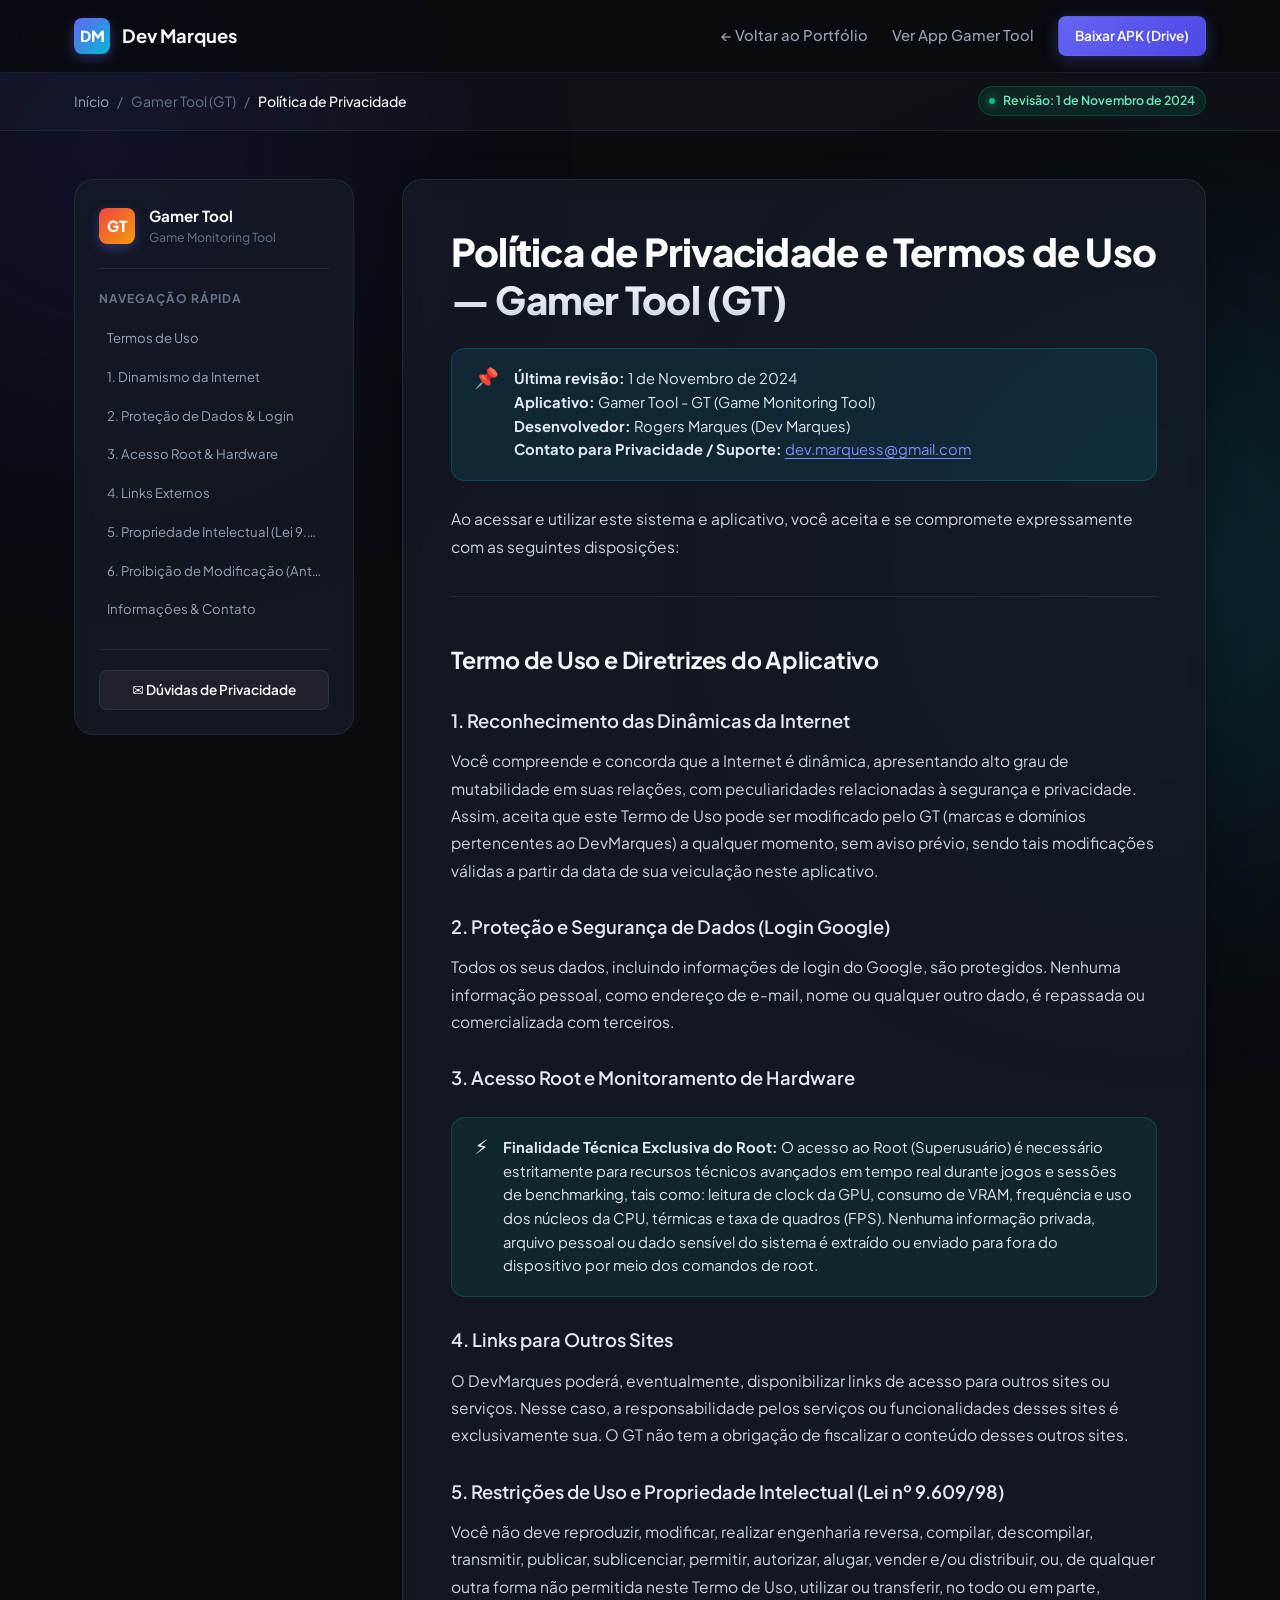
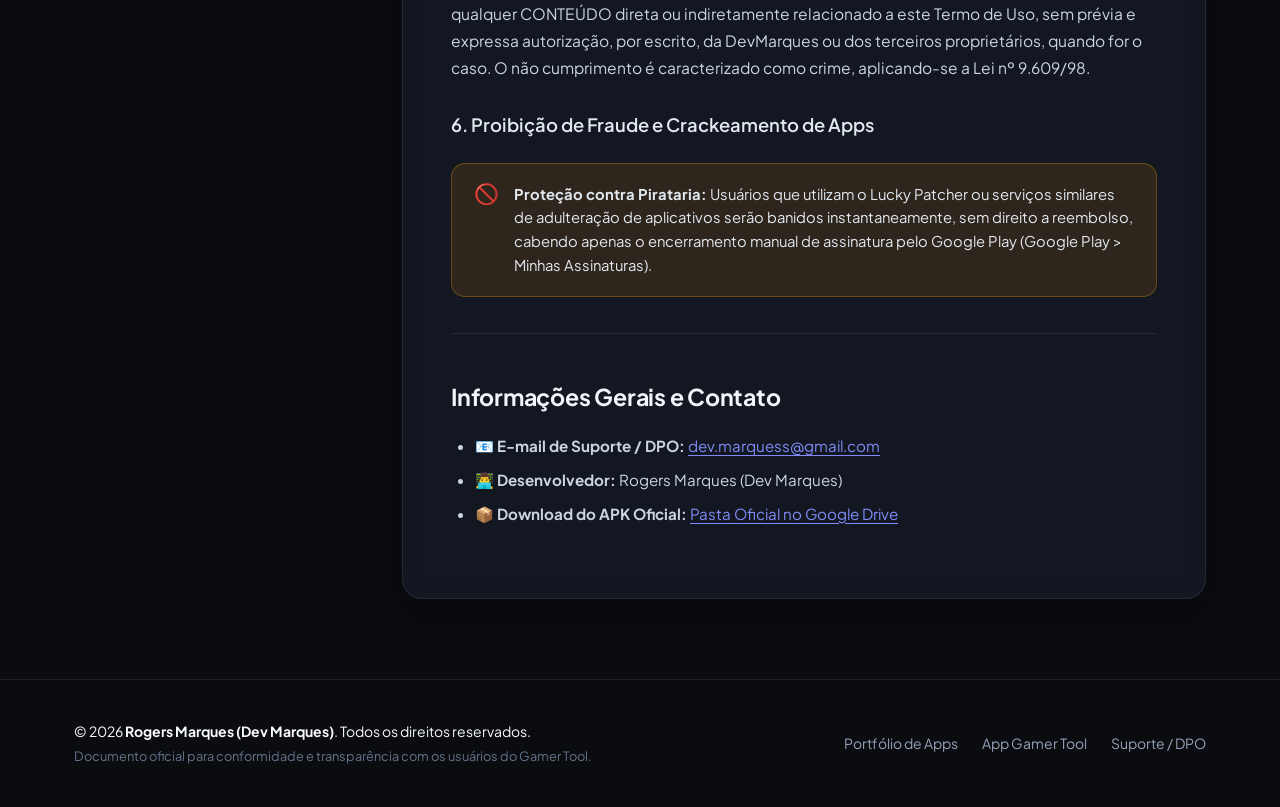
==== gmt_policy/index.html @ 80ad6988 "feat: adicionar Gamer Tool (GT) com página de showcase, galeria de fotos da pasta gmt e política de " ====
<!DOCTYPE html>
<html lang="pt-BR">
<head>
  <meta charset="UTF-8">
  <meta name="viewport" content="width=device-width, initial-scale=1.0">
  <title>Termos de Uso e Política de Privacidade — Gamer Tool (GT)</title>
  <meta name="description" content="Termos de Uso e Política de Privacidade oficial do aplicativo Gamer Tool - Game Monitoring Tool (GT) por Dev Marques.">
  <link rel="preconnect" href="https://fonts.googleapis.com">
  <link rel="preconnect" href="https://fonts.gstatic.com" crossorigin>
  <link href="https://fonts.googleapis.com/css2?family=Plus+Jakarta+Sans:wght@400;500;600;700;800&family=JetBrains+Mono:wght@400;500&display=swap" rel="stylesheet">
  <link rel="stylesheet" href="../assets/css/style.css">
  <link rel="stylesheet" href="../assets/css/policy.css">
</head>
<body>
  <div class="glow-orb orb-1" aria-hidden="true"></div>
  <div class="glow-orb orb-2" aria-hidden="true"></div>

  <!-- Header -->
  <header class="header">
    <div class="container header-container">
      <a href="../index.html" class="logo">
        <span class="logo-badge">DM</span>
        <span class="logo-text">Dev Marques</span>
      </a>
      <nav class="nav">
        <a href="../index.html" class="nav-link">← Voltar ao Portfólio</a>
        <a href="../gmt_app.html" class="nav-link">Ver App Gamer Tool</a>
        <a href="https://drive.google.com/drive/folders/1izFjGVMGBfOn87sw9E8xflJwtyek241Y" target="_blank" rel="noopener noreferrer" class="btn btn-sm btn-primary">
          Baixar APK (Drive)
        </a>
      </nav>
    </div>
  </header>

  <!-- Top Bar -->
  <div class="policy-topbar">
    <div class="container policy-topbar-inner">
      <div class="breadcrumbs">
        <a href="../index.html">Início</a>
        <span>/</span>
        <span>Gamer Tool (GT)</span>
        <span>/</span>
        <span class="active">Política de Privacidade</span>
      </div>
      <div class="status-pill">
        <span class="status-dot"></span> Revisão: 1 de Novembro de 2024
      </div>
    </div>
  </div>

  <!-- Main Content -->
  <main class="policy-wrapper">
    <div class="container policy-layout">
      
      <!-- Sidebar -->
      <aside class="policy-sidebar">
        <div class="sidebar-card">
          <div class="sidebar-app-badge">
            <div class="logo-badge" style="background: linear-gradient(135deg, #ef4444, #f59e0b);">GT</div>
            <div>
              <div class="sidebar-app-title">Gamer Tool</div>
              <div class="sidebar-app-sub">Game Monitoring Tool</div>
            </div>
          </div>
          
          <h4 class="toc-title">Navegação Rápida</h4>
          <nav class="toc-nav">
            <a href="#termos-uso">Termos de Uso</a>
            <a href="#clausula-1">1. Dinamismo da Internet</a>
            <a href="#clausula-2">2. Proteção de Dados & Login</a>
            <a href="#clausula-3">3. Acesso Root & Hardware</a>
            <a href="#clausula-4">4. Links Externos</a>
            <a href="#clausula-5">5. Propriedade Intelectual (Lei 9.609)</a>
            <a href="#clausula-6">6. Proibição de Modificação (Anti-Crack)</a>
            <a href="#contato">Informações & Contato</a>
          </nav>

          <div class="sidebar-cta">
            <a href="mailto:dev.marquess@gmail.com" class="btn btn-secondary btn-sm btn-block">
              ✉️ Dúvidas de Privacidade
            </a>
          </div>
        </div>
      </aside>

      <!-- Document Body -->
      <article class="doc-content">
        <h1 class="doc-title">Política de Privacidade e Termos de Uso — Gamer Tool (GT)</h1>

        <div class="alert-box alert-note">
          <div class="alert-icon">📌</div>
          <div class="alert-body">
            <strong>Última revisão:</strong> 1 de Novembro de 2024<br>
            <strong>Aplicativo:</strong> Gamer Tool - GT (Game Monitoring Tool)<br>
            <strong>Desenvolvedor:</strong> Rogers Marques (Dev Marques)<br>
            <strong>Contato para Privacidade / Suporte:</strong> <a href="mailto:dev.marquess@gmail.com">dev.marquess@gmail.com</a>
          </div>
        </div>

        <p class="doc-p">Ao acessar e utilizar este sistema e aplicativo, você aceita e se compromete expressamente com as seguintes disposições:</p>

        <hr class="doc-divider">

        <h2 id="termos-uso" class="doc-h2">Termo de Uso e Diretrizes do Aplicativo</h2>

        <h3 id="clausula-1" class="doc-h3">1. Reconhecimento das Dinâmicas da Internet</h3>
        <p class="doc-p">
          Você compreende e concorda que a Internet é dinâmica, apresentando alto grau de mutabilidade em suas relações, com peculiaridades relacionadas à segurança e privacidade. Assim, aceita que este Termo de Uso pode ser modificado pelo GT (marcas e domínios pertencentes ao DevMarques) a qualquer momento, sem aviso prévio, sendo tais modificações válidas a partir da data de sua veiculação neste aplicativo.
        </p>

        <h3 id="clausula-2" class="doc-h3">2. Proteção e Segurança de Dados (Login Google)</h3>
        <p class="doc-p">
          Todos os seus dados, incluindo informações de login do Google, são protegidos. Nenhuma informação pessoal, como endereço de e-mail, nome ou qualquer outro dado, é repassada ou comercializada com terceiros.
        </p>

        <h3 id="clausula-3" class="doc-h3">3. Acesso Root e Monitoramento de Hardware</h3>
        <div class="alert-box alert-important">
          <div class="alert-icon">⚡</div>
          <div class="alert-body">
            <strong>Finalidade Técnica Exclusiva do Root:</strong> O acesso ao Root (Superusuário) é necessário estritamente para recursos técnicos avançados em tempo real durante jogos e sessões de benchmarking, tais como: leitura de clock da GPU, consumo de VRAM, frequência e uso dos núcleos da CPU, térmicas e taxa de quadros (FPS). Nenhuma informação privada, arquivo pessoal ou dado sensível do sistema é extraído ou enviado para fora do dispositivo por meio dos comandos de root.
          </div>
        </div>

        <h3 id="clausula-4" class="doc-h3">4. Links para Outros Sites</h3>
        <p class="doc-p">
          O DevMarques poderá, eventualmente, disponibilizar links de acesso para outros sites ou serviços. Nesse caso, a responsabilidade pelos serviços ou funcionalidades desses sites é exclusivamente sua. O GT não tem a obrigação de fiscalizar o conteúdo desses outros sites.
        </p>

        <h3 id="clausula-5" class="doc-h3">5. Restrições de Uso e Propriedade Intelectual (Lei nº 9.609/98)</h3>
        <p class="doc-p">
          Você não deve reproduzir, modificar, realizar engenharia reversa, compilar, descompilar, transmitir, publicar, sublicenciar, permitir, autorizar, alugar, vender e/ou distribuir, ou, de qualquer outra forma não permitida neste Termo de Uso, utilizar ou transferir, no todo ou em parte, qualquer CONTEÚDO direta ou indiretamente relacionado a este Termo de Uso, sem prévia e expressa autorização, por escrito, da DevMarques ou dos terceiros proprietários, quando for o caso. O não cumprimento é caracterizado como crime, aplicando-se a Lei nº 9.609/98.
        </p>

        <h3 id="clausula-6" class="doc-h3">6. Proibição de Fraude e Crackeamento de Apps</h3>
        <div class="alert-box alert-warning">
          <div class="alert-icon">🚫</div>
          <div class="alert-body">
            <strong>Proteção contra Pirataria:</strong> Usuários que utilizam o Lucky Patcher ou serviços similares de adulteração de aplicativos serão banidos instantaneamente, sem direito a reembolso, cabendo apenas o encerramento manual de assinatura pelo Google Play (Google Play &gt; Minhas Assinaturas).
          </div>
        </div>

        <hr class="doc-divider">

        <h2 id="contato" class="doc-h2">Informações Gerais e Contato</h2>
        <ul class="doc-list">
          <li>📧 <strong>E-mail de Suporte / DPO:</strong> <a href="mailto:dev.marquess@gmail.com">dev.marquess@gmail.com</a></li>
          <li>👨‍💻 <strong>Desenvolvedor:</strong> Rogers Marques (Dev Marques)</li>
          <li>📦 <strong>Download do APK Oficial:</strong> <a href="https://drive.google.com/drive/folders/1izFjGVMGBfOn87sw9E8xflJwtyek241Y" target="_blank" rel="noopener noreferrer">Pasta Oficial no Google Drive</a></li>
        </ul>
      </article>

    </div>
  </main>

  <!-- Footer -->
  <footer class="footer">
    <div class="container footer-container">
      <div class="footer-left">
        <p class="footer-copy">&copy; 2026 <strong>Rogers Marques (Dev Marques)</strong>. Todos os direitos reservados.</p>
        <p class="footer-sub">Documento oficial para conformidade e transparência com os usuários do Gamer Tool.</p>
      </div>
      <div class="footer-links">
        <a href="../index.html" class="footer-link">Portfólio de Apps</a>
        <a href="../gmt_app.html" class="footer-link">App Gamer Tool</a>
        <a href="mailto:dev.marquess@gmail.com" class="footer-link">Suporte / DPO</a>
      </div>
    </div>
  </footer>
</body>
</html>
---- assets/css/style.css ----
:root {
  --bg-primary: #0a0c10;
  --bg-secondary: #11141c;
  --bg-card: rgba(22, 27, 39, 0.75);
  --bg-card-hover: rgba(30, 37, 54, 0.85);
  --border-color: rgba(255, 255, 255, 0.08);
  --border-glow: rgba(99, 102, 241, 0.3);

  --text-primary: #f8fafc;
  --text-secondary: #94a3b8;
  --text-muted: #64748b;

  --accent-primary: #6366f1;
  --accent-primary-hover: #4f46e5;
  --accent-cyan: #06b6d4;
  --accent-emerald: #10b981;
  --accent-amber: #f59e0b;

  --font-sans: 'Plus Jakarta Sans', system-ui, -apple-system, BlinkMacSystemFont, 'Segoe UI', Roboto, sans-serif;
  --font-mono: 'JetBrains Mono', monospace;

  --radius-sm: 8px;
  --radius-md: 14px;
  --radius-lg: 20px;
  --radius-full: 9999px;

  --transition-fast: 0.2s cubic-bezier(0.16, 1, 0.3, 1);
  --transition-normal: 0.3s cubic-bezier(0.16, 1, 0.3, 1);
}

* {
  margin: 0;
  padding: 0;
  box-sizing: border-box;
}

html {
  scroll-behavior: smooth;
  font-size: 16px;
}

body {
  font-family: var(--font-sans);
  background-color: var(--bg-primary);
  color: var(--text-primary);
  line-height: 1.6;
  min-height: 100vh;
  position: relative;
  overflow-x: hidden;
  -webkit-font-smoothing: antialiased;
}

/* Background Ambient Glows */
.glow-orb {
  position: fixed;
  border-radius: 50%;
  filter: blur(140px);
  pointer-events: none;
  z-index: 0;
  opacity: 0.45;
}
.orb-1 {
  width: 500px;
  height: 500px;
  background: radial-gradient(circle, #4338ca, transparent 70%);
  top: -100px;
  left: -150px;
}
.orb-2 {
  width: 600px;
  height: 600px;
  background: radial-gradient(circle, #0891b2, transparent 70%);
  top: 30%;
  right: -200px;
}
.orb-3 {
  width: 450px;
  height: 450px;
  background: radial-gradient(circle, #4f46e5, transparent 70%);
  bottom: 5%;
  left: 10%;
}

.container {
  width: 100%;
  max-width: 1180px;
  margin: 0 auto;
  padding: 0 1.5rem;
  position: relative;
  z-index: 1;
}

/* Header */
.header {
  position: sticky;
  top: 0;
  z-index: 100;
  backdrop-filter: blur(16px);
  -webkit-backdrop-filter: blur(16px);
  background: rgba(10, 12, 16, 0.8);
  border-bottom: 1px solid var(--border-color);
  padding: 1rem 0;
}
.header-container {
  display: flex;
  align-items: center;
  justify-content: space-between;
}
.logo {
  display: flex;
  align-items: center;
  gap: 0.75rem;
  text-decoration: none;
  color: var(--text-primary);
  font-weight: 700;
  font-size: 1.15rem;
  transition: transform var(--transition-fast);
}
.logo:hover {
  transform: translateY(-1px);
}
.logo-badge {
  display: inline-flex;
  align-items: center;
  justify-content: center;
  width: 36px;
  height: 36px;
  background: linear-gradient(135deg, var(--accent-primary), var(--accent-cyan));
  color: white;
  border-radius: var(--radius-sm);
  font-weight: 800;
  font-size: 0.95rem;
  box-shadow: 0 4px 12px rgba(99, 102, 241, 0.35);
}

.nav {
  display: flex;
  align-items: center;
  gap: 1.5rem;
}
.nav-link {
  color: var(--text-secondary);
  text-decoration: none;
  font-size: 0.925rem;
  font-weight: 500;
  transition: color var(--transition-fast);
}
.nav-link:hover {
  color: var(--text-primary);
}
.nav-highlight {
  color: #a5b4fc;
}
.nav-highlight:hover {
  color: #c7d2fe;
}

/* Buttons */
.btn {
  display: inline-flex;
  align-items: center;
  justify-content: center;
  gap: 0.5rem;
  padding: 0.75rem 1.4rem;
  font-size: 0.925rem;
  font-weight: 600;
  border-radius: var(--radius-md);
  text-decoration: none;
  transition: all var(--transition-fast);
  cursor: pointer;
  border: 1px solid transparent;
}
.btn-sm {
  padding: 0.5rem 1rem;
  font-size: 0.85rem;
  border-radius: var(--radius-sm);
}
.btn-primary {
  background: linear-gradient(135deg, var(--accent-primary), #4f46e5);
  color: #ffffff;
  box-shadow: 0 4px 16px rgba(99, 102, 241, 0.3);
}
.btn-primary:hover {
  background: linear-gradient(135deg, #4f46e5, #4338ca);
  transform: translateY(-2px);
  box-shadow: 0 6px 20px rgba(99, 102, 241, 0.45);
}
.btn-secondary {
  background: rgba(255, 255, 255, 0.05);
  color: var(--text-primary);
  border-color: var(--border-color);
}
.btn-secondary:hover {
  background: rgba(255, 255, 255, 0.1);
  transform: translateY(-2px);
}
.btn-outline {
  background: transparent;
  color: var(--text-secondary);
  border-color: var(--border-color);
}
.btn-outline:hover {
  background: rgba(255, 255, 255, 0.04);
  color: var(--text-primary);
  border-color: rgba(255, 255, 255, 0.2);
}
.btn-play {
  background: rgba(255, 255, 255, 0.06);
  color: var(--text-primary);
  border: 1px solid var(--border-color);
}
.btn-play:hover {
  background: rgba(255, 255, 255, 0.12);
  border-color: rgba(255, 255, 255, 0.2);
}
.btn-block {
  width: 100%;
}

/* Hero Section */
.hero {
  padding: 5rem 0 3.5rem;
  text-align: center;
}
.hero-container {
  max-width: 820px;
}
.hero-badge {
  display: inline-flex;
  align-items: center;
  gap: 0.5rem;
  background: rgba(99, 102, 241, 0.12);
  border: 1px solid rgba(99, 102, 241, 0.25);
  color: #c7d2fe;
  padding: 0.35rem 0.9rem;
  border-radius: var(--radius-full);
  font-size: 0.825rem;
  font-weight: 600;
  margin-bottom: 1.5rem;
}
.pulse-dot {
  width: 8px;
  height: 8px;
  border-radius: 50%;
  background-color: var(--accent-emerald);
  box-shadow: 0 0 10px var(--accent-emerald);
  animation: pulse 2s infinite;
}
@keyframes pulse {
  0%, 100% { opacity: 1; transform: scale(1); }
  50% { opacity: 0.5; transform: scale(0.85); }
}
.hero-title {
  font-size: clamp(2.2rem, 5vw, 3.5rem);
  font-weight: 800;
  line-height: 1.15;
  letter-spacing: -0.02em;
  margin-bottom: 1.25rem;
  background: linear-gradient(180deg, #ffffff 30%, #94a3b8 100%);
  -webkit-background-clip: text;
  -webkit-text-fill-color: transparent;
}
.hero-subtitle {
  font-size: 1.125rem;
  color: var(--text-secondary);
  max-width: 640px;
  margin: 0 auto 2.25rem;
}
.hero-actions {
  display: flex;
  align-items: center;
  justify-content: center;
  gap: 1rem;
  flex-wrap: wrap;
}

/* Sections */
.section-header {
  text-align: center;
  margin-bottom: 3rem;
}
.section-eyebrow {
  display: block;
  font-size: 0.8rem;
  font-weight: 700;
  text-transform: uppercase;
  letter-spacing: 0.1em;
  color: var(--accent-primary);
  margin-bottom: 0.5rem;
}
.section-title {
  font-size: 2rem;
  font-weight: 700;
  letter-spacing: -0.01em;
}
.section-subtitle {
  color: var(--text-secondary);
  font-size: 1rem;
  margin-top: 0.5rem;
}

/* Apps Grid */
.apps-section {
  padding: 3.5rem 0 5rem;
}
.apps-grid {
  display: grid;
  grid-template-columns: repeat(auto-fit, minmax(320px, 1fr));
  gap: 1.75rem;
}
.app-card {
  background: var(--bg-card);
  border: 1px solid var(--border-color);
  border-radius: var(--radius-lg);
  padding: 2rem;
  backdrop-filter: blur(12px);
  -webkit-backdrop-filter: blur(12px);
  display: flex;
  flex-direction: column;
  position: relative;
  transition: transform var(--transition-normal), border-color var(--transition-normal), box-shadow var(--transition-normal);
}
.app-card:hover {
  transform: translateY(-6px);
  border-color: rgba(255, 255, 255, 0.16);
  box-shadow: 0 16px 36px rgba(0, 0, 0, 0.45);
}
.featured-card {
  border-color: rgba(99, 102, 241, 0.3);
  background: linear-gradient(180deg, rgba(30, 35, 54, 0.75) 0%, rgba(18, 22, 33, 0.85) 100%);
}
.featured-card:hover {
  border-color: rgba(99, 102, 241, 0.6);
  box-shadow: 0 16px 40px rgba(99, 102, 241, 0.2);
}

.card-top {
  display: flex;
  align-items: flex-start;
  justify-content: space-between;
  margin-bottom: 1.25rem;
}
.app-icon {
  width: 68px;
  height: 68px;
  border-radius: 16px;
  box-shadow: 0 6px 18px rgba(0, 0, 0, 0.35);
  object-fit: cover;
  background: var(--bg-secondary);
}
.card-meta {
  display: flex;
  flex-direction: column;
  align-items: flex-end;
  gap: 0.4rem;
}
.badge {
  font-size: 0.72rem;
  font-weight: 700;
  text-transform: uppercase;
  letter-spacing: 0.05em;
  padding: 0.25rem 0.6rem;
  border-radius: var(--radius-full);
}
.badge-accent {
  background: rgba(99, 102, 241, 0.18);
  color: #a5b4fc;
  border: 1px solid rgba(99, 102, 241, 0.3);
}
.badge-success {
  background: rgba(16, 185, 129, 0.18);
  color: #6ee7b7;
  border: 1px solid rgba(16, 185, 129, 0.3);
}
.badge-warning {
  background: rgba(245, 158, 11, 0.18);
  color: #fcd34d;
  border: 1px solid rgba(245, 158, 11, 0.3);
}
.badge-subtle {
  background: rgba(255, 255, 255, 0.05);
  color: var(--text-muted);
}

.app-title {
  font-size: 1.25rem;
  font-weight: 700;
  margin-bottom: 0.6rem;
  line-height: 1.3;
}
.app-description {
  color: var(--text-secondary);
  font-size: 0.925rem;
  line-height: 1.55;
  margin-bottom: 1.25rem;
}
.app-features {
  list-style: none;
  font-size: 0.85rem;
  color: var(--text-secondary);
  display: flex;
  flex-direction: column;
  gap: 0.45rem;
  margin-bottom: 1.75rem;
}
.app-features li {
  display: flex;
  align-items: center;
  gap: 0.4rem;
}

.card-footer {
  margin-top: auto;
  display: flex;
  flex-direction: column;
  gap: 0.6rem;
}

/* About Box */
.about-section {
  padding: 3rem 0 5rem;
}
.about-box {
  background: linear-gradient(135deg, rgba(20, 24, 34, 0.8), rgba(15, 18, 26, 0.9));
  border: 1px solid var(--border-color);
  border-radius: var(--radius-lg);
  padding: 2.75rem;
  backdrop-filter: blur(12px);
}
.about-title {
  font-size: 1.75rem;
  font-weight: 700;
  margin: 0.4rem 0 1rem;
}
.about-text {
  color: var(--text-secondary);
  font-size: 1rem;
  line-height: 1.7;
  max-width: 800px;
  margin-bottom: 1.75rem;
}
.about-links {
  display: flex;
  flex-wrap: wrap;
  gap: 1.25rem;
}
.about-link {
  display: inline-flex;
  align-items: center;
  gap: 0.5rem;
  color: var(--text-primary);
  text-decoration: none;
  font-size: 0.9rem;
  font-weight: 500;
  background: rgba(255, 255, 255, 0.04);
  padding: 0.5rem 1rem;
  border-radius: var(--radius-sm);
  border: 1px solid var(--border-color);
  transition: all var(--transition-fast);
}
.about-link:hover {
  background: rgba(255, 255, 255, 0.08);
  border-color: rgba(255, 255, 255, 0.2);
  transform: translateY(-2px);
}

/* Footer */
.footer {
  border-top: 1px solid var(--border-color);
  padding: 2.5rem 0;
  background: rgba(10, 12, 16, 0.95);
  font-size: 0.875rem;
}
.footer-container {
  display: flex;
  align-items: center;
  justify-content: space-between;
  flex-wrap: wrap;
  gap: 1.5rem;
}
.footer-left {
  display: flex;
  flex-direction: column;
  gap: 0.25rem;
}
.footer-copy {
  color: var(--text-primary);
}
.footer-sub {
  color: var(--text-muted);
  font-size: 0.8rem;
}
.footer-links {
  display: flex;
  gap: 1.5rem;
}
.footer-link {
  color: var(--text-secondary);
  text-decoration: none;
  transition: color var(--transition-fast);
}
.footer-link:hover {
  color: var(--text-primary);
}

/* Responsive */
@media (max-width: 768px) {
  .nav {
    display: none;
  }
  .hero {
    padding: 3.5rem 0 2.5rem;
  }
  .about-box {
    padding: 1.75rem;
  }
  .footer-container {
    flex-direction: column;
    text-align: center;
    align-items: center;
  }
  .footer-links {
    flex-wrap: wrap;
    justify-content: center;
  }
}
---- assets/css/policy.css ----
/* Estilos específicos para páginas de Políticas e Documentos */

.policy-topbar {
  background: rgba(17, 20, 28, 0.6);
  border-bottom: 1px solid var(--border-color);
  padding: 0.85rem 0;
  font-size: 0.875rem;
}
.policy-topbar-inner {
  display: flex;
  align-items: center;
  justify-content: space-between;
  flex-wrap: wrap;
  gap: 1rem;
}
.breadcrumbs {
  display: flex;
  align-items: center;
  gap: 0.5rem;
  color: var(--text-muted);
}
.breadcrumbs a {
  color: var(--text-secondary);
  text-decoration: none;
  transition: color var(--transition-fast);
}
.breadcrumbs a:hover {
  color: var(--text-primary);
}
.breadcrumbs .active {
  color: var(--text-primary);
  font-weight: 500;
}

.status-pill {
  display: inline-flex;
  align-items: center;
  gap: 0.45rem;
  background: rgba(16, 185, 129, 0.12);
  border: 1px solid rgba(16, 185, 129, 0.25);
  color: #6ee7b7;
  padding: 0.25rem 0.65rem;
  border-radius: var(--radius-full);
  font-size: 0.775rem;
  font-weight: 600;
}
.status-dot {
  width: 6px;
  height: 6px;
  border-radius: 50%;
  background: var(--accent-emerald);
  box-shadow: 0 0 8px var(--accent-emerald);
}

/* Layout */
.policy-wrapper {
  padding: 3rem 0 5rem;
}
.policy-layout {
  display: grid;
  grid-template-columns: 280px 1fr;
  gap: 3rem;
  align-items: start;
}

/* Sidebar */
.policy-sidebar {
  position: sticky;
  top: 5rem;
  max-height: calc(100vh - 6rem);
  overflow-y: auto;
  scrollbar-width: thin;
  scrollbar-color: rgba(255, 255, 255, 0.1) transparent;
}
.sidebar-card {
  background: var(--bg-card);
  border: 1px solid var(--border-color);
  border-radius: var(--radius-lg);
  padding: 1.5rem;
  backdrop-filter: blur(12px);
  -webkit-backdrop-filter: blur(12px);
}
.sidebar-app-badge {
  display: flex;
  align-items: center;
  gap: 0.85rem;
  padding-bottom: 1.25rem;
  margin-bottom: 1.25rem;
  border-bottom: 1px solid var(--border-color);
}
.sidebar-app-icon {
  width: 44px;
  height: 44px;
  border-radius: 10px;
}
.sidebar-app-title {
  font-weight: 700;
  font-size: 0.95rem;
  color: var(--text-primary);
}
.sidebar-app-sub {
  font-size: 0.775rem;
  color: var(--text-muted);
}

.toc-title {
  font-size: 0.75rem;
  text-transform: uppercase;
  letter-spacing: 0.08em;
  color: var(--text-muted);
  margin-bottom: 0.85rem;
  font-weight: 700;
}
.toc-nav {
  display: flex;
  flex-direction: column;
  gap: 0.4rem;
}
.toc-nav a {
  color: var(--text-secondary);
  text-decoration: none;
  font-size: 0.825rem;
  padding: 0.35rem 0.5rem;
  border-radius: var(--radius-sm);
  transition: all var(--transition-fast);
  white-space: nowrap;
  overflow: hidden;
  text-overflow: ellipsis;
}
.toc-nav a:hover {
  color: var(--text-primary);
  background: rgba(255, 255, 255, 0.05);
  padding-left: 0.75rem;
}
.sidebar-cta {
  margin-top: 1.5rem;
  padding-top: 1.25rem;
  border-top: 1px solid var(--border-color);
}

/* Document Typography */
.doc-content {
  background: var(--bg-card);
  border: 1px solid var(--border-color);
  border-radius: var(--radius-lg);
  padding: 3rem;
  backdrop-filter: blur(12px);
  -webkit-backdrop-filter: blur(12px);
  box-shadow: 0 20px 40px rgba(0, 0, 0, 0.3);
}
.doc-title {
  font-size: clamp(1.8rem, 3.5vw, 2.4rem);
  font-weight: 800;
  letter-spacing: -0.02em;
  line-height: 1.25;
  margin-bottom: 1.5rem;
  background: linear-gradient(180deg, #ffffff 40%, #cbd5e1 100%);
  -webkit-background-clip: text;
  -webkit-text-fill-color: transparent;
}
.doc-h2 {
  font-size: 1.45rem;
  font-weight: 700;
  letter-spacing: -0.01em;
  color: #f1f5f9;
  margin-top: 2.75rem;
  margin-bottom: 1.15rem;
  scroll-margin-top: 6rem;
  display: flex;
  align-items: center;
  gap: 0.5rem;
}
.doc-h3 {
  font-size: 1.15rem;
  font-weight: 600;
  color: #e2e8f0;
  margin-top: 1.75rem;
  margin-bottom: 0.75rem;
  scroll-margin-top: 6rem;
}
.doc-p {
  color: #cbd5e1;
  font-size: 0.975rem;
  line-height: 1.75;
  margin-bottom: 1.25rem;
}
.doc-divider {
  border: none;
  height: 1px;
  background: var(--border-color);
  margin: 2.25rem 0;
}

/* Links & Code */
.doc-content a {
  color: #818cf8;
  text-decoration: underline;
  text-underline-offset: 3px;
  transition: color var(--transition-fast);
}
.doc-content a:hover {
  color: #a5b4fc;
}
.doc-content code {
  font-family: var(--font-mono);
  font-size: 0.85em;
  background: rgba(255, 255, 255, 0.08);
  padding: 0.15rem 0.4rem;
  border-radius: 4px;
  color: #e0e7ff;
  border: 1px solid rgba(255, 255, 255, 0.1);
}

/* Lists */
.doc-list, .doc-ol {
  margin-bottom: 1.4rem;
  padding-left: 1.5rem;
  color: #cbd5e1;
  line-height: 1.75;
  font-size: 0.95rem;
}
.doc-list li, .doc-ol li {
  margin-bottom: 0.45rem;
}
.nested-li {
  margin-left: 1.25rem;
  list-style-type: circle;
}

/* Alerts / Callouts */
.alert-box {
  display: flex;
  align-items: flex-start;
  gap: 0.9rem;
  padding: 1.15rem 1.4rem;
  border-radius: var(--radius-md);
  margin: 1.5rem 0;
  font-size: 0.925rem;
  line-height: 1.6;
}
.alert-icon {
  font-size: 1.25rem;
  flex-shrink: 0;
  line-height: 1;
}
.alert-body {
  color: #e2e8f0;
}
.alert-info {
  background: rgba(99, 102, 241, 0.1);
  border: 1px solid rgba(99, 102, 241, 0.25);
}
.alert-note {
  background: rgba(6, 182, 212, 0.1);
  border: 1px solid rgba(6, 182, 212, 0.25);
}
.alert-important {
  background: rgba(16, 185, 129, 0.1);
  border: 1px solid rgba(16, 185, 129, 0.25);
}
.alert-warning {
  background: rgba(245, 158, 11, 0.12);
  border: 1px solid rgba(245, 158, 11, 0.3);
}

/* Tables */
.table-wrapper {
  overflow-x: auto;
  margin: 1.75rem 0;
  border-radius: var(--radius-md);
  border: 1px solid var(--border-color);
  background: rgba(12, 15, 22, 0.7);
}
.doc-table {
  width: 100%;
  border-collapse: collapse;
  font-size: 0.88rem;
  text-align: left;
}
.doc-table th {
  background: rgba(255, 255, 255, 0.04);
  color: #f8fafc;
  font-weight: 700;
  padding: 0.9rem 1.1rem;
  border-bottom: 1px solid var(--border-color);
  white-space: nowrap;
}
.doc-table td {
  padding: 0.85rem 1.1rem;
  border-bottom: 1px solid var(--border-color);
  color: #cbd5e1;
  vertical-align: top;
  line-height: 1.55;
}
.doc-table tbody tr:last-child td {
  border-bottom: none;
}
.doc-table tbody tr:hover {
  background: rgba(255, 255, 255, 0.02);
}

/* Responsive */
@media (max-width: 960px) {
  .policy-layout {
    grid-template-columns: 1fr;
    gap: 2rem;
  }
  .policy-sidebar {
    position: static;
    max-height: none;
  }
  .doc-content {
    padding: 2rem 1.5rem;
  }
}
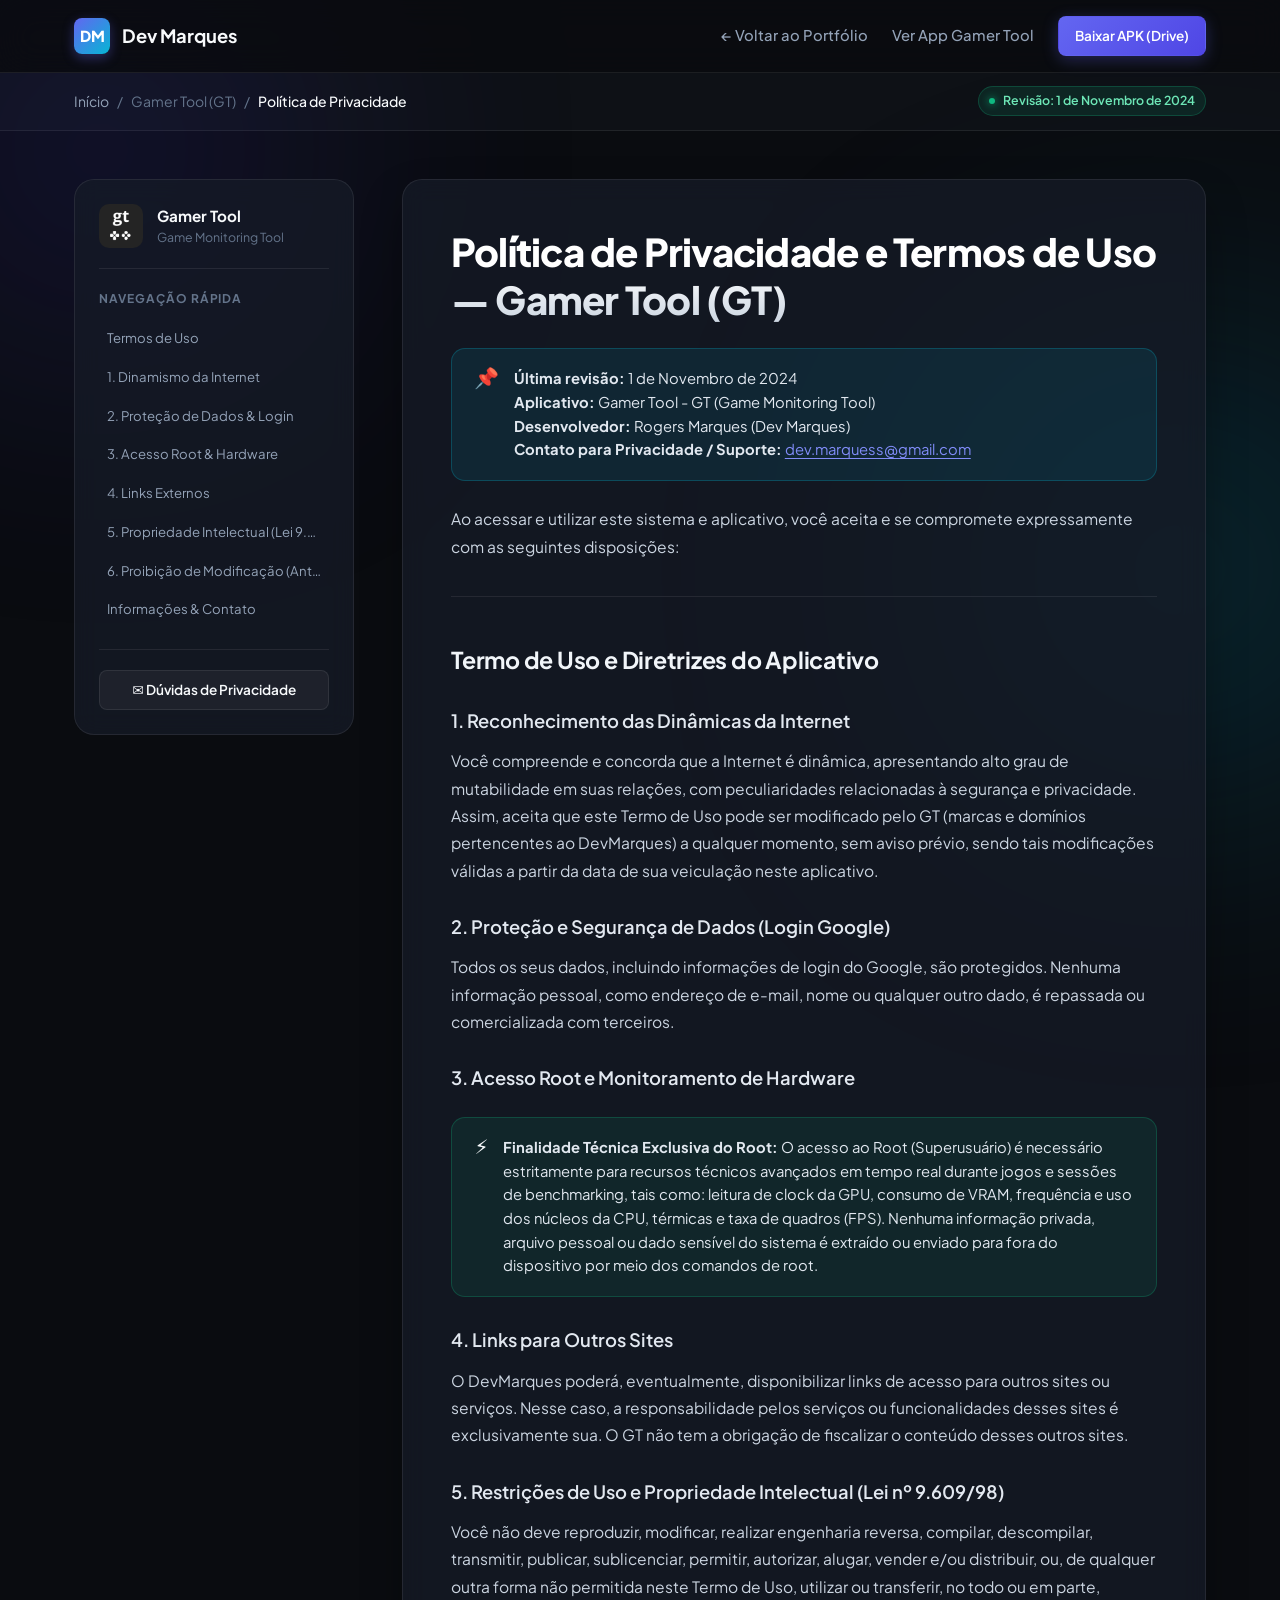
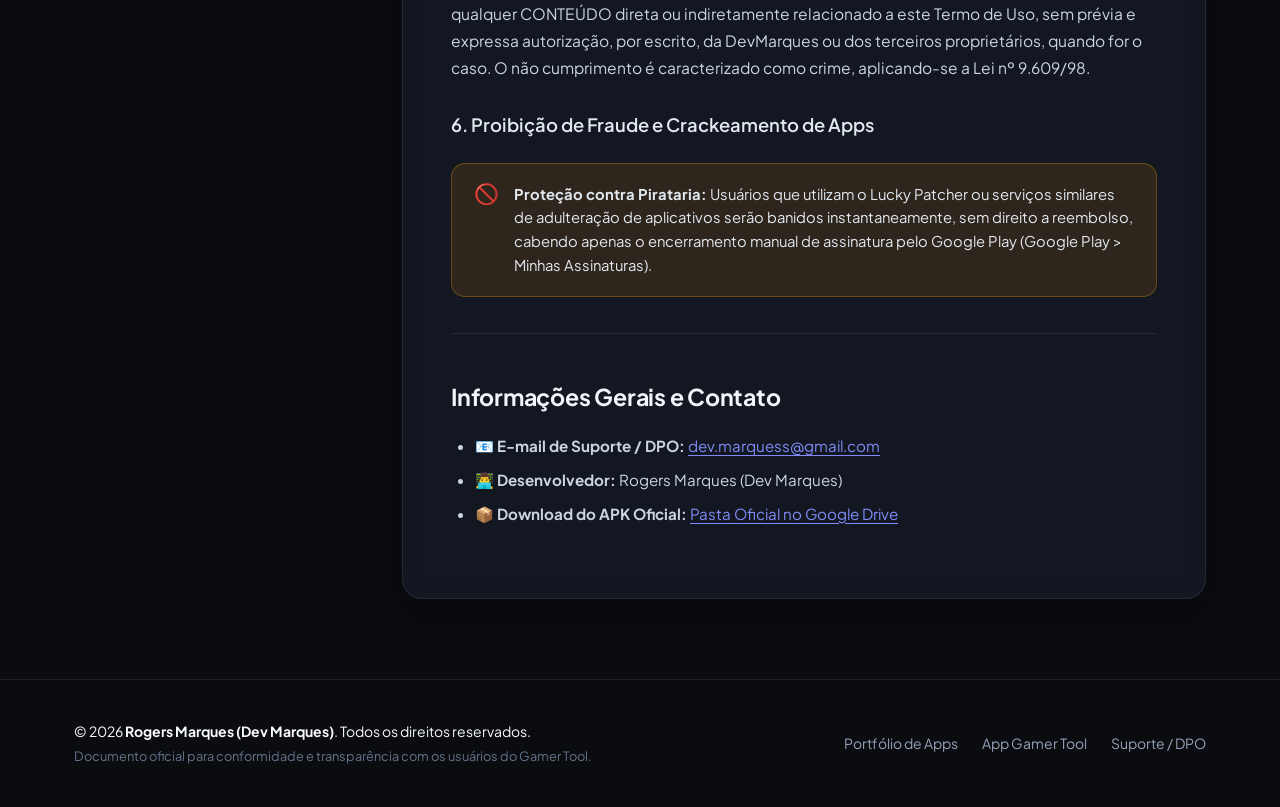
==== commit 66c2116e: "feat: usar ícone oficial de alta resolução do projeto local /gmt para o Gamer Tool" ====
--- a/gmt_policy/index.html
+++ b/gmt_policy/index.html
@@ -56,7 +56,7 @@
       <aside class="policy-sidebar">
         <div class="sidebar-card">
           <div class="sidebar-app-badge">
-            <div class="logo-badge" style="background: linear-gradient(135deg, #ef4444, #f59e0b);">GT</div>
+            <img src="../assets/icons/gmt_icon.png" alt="Ícone do Gamer Tool" class="sidebar-app-icon">
             <div>
               <div class="sidebar-app-title">Gamer Tool</div>
               <div class="sidebar-app-sub">Game Monitoring Tool</div>
